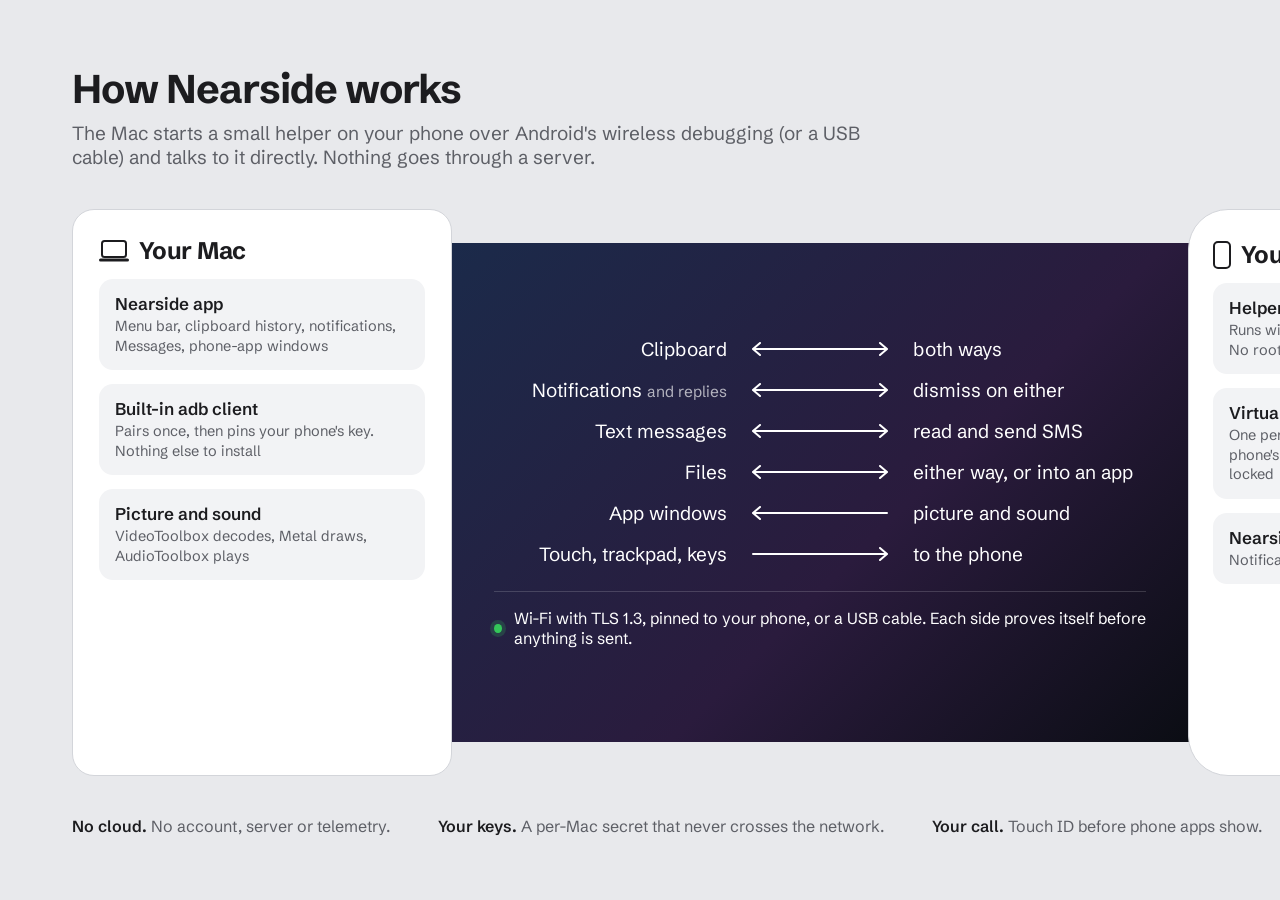
==== docs/assets/src/architecture.html @ 419ba170 "README, pictures and a website for going public - README: accurate to the app today (USB, Touch ID o" ====
<!doctype html>
<!--
  The "How it works" picture in the README. Rendered to PNG with a headless browser:
  "/Applications/Brave Browser.app/Contents/MacOS/Brave Browser" --headless=new --hide-scrollbars \
    --force-device-scale-factor=2 --virtual-time-budget=3000 --window-size=1600,900 \
    --screenshot=docs/images/architecture-light.png "file://$PWD/docs/assets/src/architecture.html"
  Add #dark to the URL for docs/images/architecture-dark.png.
-->
<html lang="en">
<head>
<meta charset="utf-8">
<title>Nearside architecture</title>
<link rel="preconnect" href="https://fonts.googleapis.com">
<link rel="preconnect" href="https://fonts.gstatic.com" crossorigin>
<link href="https://fonts.googleapis.com/css2?family=Schibsted+Grotesk:wght@400;500;600;700&display=swap" rel="stylesheet">
<style>
  :root {
    --desk: #E8E9EC; --ink: #1C1C1F; --soft: #5D5F66; --line: #C9CBD1;
    --device: #FFFFFF; --device-edge: #D3D5DA; --chip: #F2F3F5;
    --dusk: linear-gradient(135deg, #1B2A4A 0%, #2A1B3D 58%, #0B0D14 100%);
    --on-dusk: #FFFFFF; --on-dusk-soft: rgba(255,255,255,.66); --ok: #34C759;
  }
  :root.dark {
    --desk: #17171A; --ink: #F2F2F4; --soft: #9E9EA6; --line: #34343A;
    --device: #202024; --device-edge: #34343A; --chip: #2A2A2F;
  }
  * { box-sizing: border-box; margin: 0; }
  html, body { width: 1600px; height: 900px; background: var(--desk); }
  body { font-family: "Schibsted Grotesk", -apple-system, system-ui, sans-serif; color: var(--ink);
         padding: 64px 72px; display: grid; grid-template-rows: auto 1fr auto; gap: 40px; }

  header h1 { font-size: 40px; font-weight: 700; letter-spacing: -0.02em; }
  header p { margin-top: 8px; font-size: 19px; color: var(--soft); max-width: 70ch; }

  .row { display: grid; grid-template-columns: 380px 1fr 340px; align-items: stretch; }

  .device { background: var(--device); border: 1.5px solid var(--device-edge); padding: 26px 26px 22px;
            display: flex; flex-direction: column; gap: 14px; position: relative; z-index: 1; }
  .mac { border-radius: 22px; }
  .phone { border-radius: 40px; padding: 30px 24px; }
  .device h2 { font-size: 24px; font-weight: 700; letter-spacing: -0.01em; display: flex; align-items: center; gap: 10px; }
  .device h2 svg { flex: none; }
  .part { background: var(--chip); border-radius: 14px; padding: 14px 16px; }
  .part b { display: block; font-size: 17px; font-weight: 600; }
  .part span { display: block; margin-top: 3px; font-size: 14.5px; color: var(--soft); line-height: 1.35; }

  /* The space between: where everything travels, and nothing else. */
  .between { background: var(--dusk); margin: 34px -2px; padding: 26px 44px; color: var(--on-dusk);
             display: flex; flex-direction: column; justify-content: center; gap: 17px; }
  .lane { display: grid; grid-template-columns: minmax(0,1fr) 150px minmax(0,1fr); align-items: center; gap: 18px; font-size: 19px; }
  .lane .l { text-align: right; white-space: nowrap; } .lane .r { text-align: left; }
  .lane small { color: var(--on-dusk-soft); font-size: 15.5px; }
  .arrow { width: 150px; height: 14px; }
  .link { margin-top: 8px; padding-top: 16px; border-top: 1px solid rgba(255,255,255,.16);
          display: flex; justify-content: center; gap: 12px; align-items: center; font-size: 16px; }
  .link .dot { width: 9px; height: 9px; border-radius: 50%; background: var(--ok); box-shadow: 0 0 0 4px rgba(52,199,89,.2); }

  footer { display: flex; gap: 48px; font-size: 16px; color: var(--soft); }
  footer b { color: var(--ink); font-weight: 600; }
</style>
</head>
<body>
  <header>
    <h1>How Nearside works</h1>
    <p>The Mac starts a small helper on your phone over Android's wireless debugging (or a USB cable) and talks to it directly. Nothing goes through a server.</p>
  </header>

  <div class="row">
    <section class="device mac">
      <h2>
        <svg width="30" height="24" viewBox="0 0 30 24" aria-hidden="true"><rect x="3" y="2" width="24" height="16" rx="2.5" fill="none" stroke="currentColor" stroke-width="2"/><rect x="0" y="19.5" width="30" height="3" rx="1.5" fill="currentColor"/></svg>
        Your Mac
      </h2>
      <div class="part"><b>Nearside app</b><span>Menu bar, clipboard history, notifications, Messages, phone-app windows</span></div>
      <div class="part"><b>Built-in adb client</b><span>Pairs once, then pins your phone's key. Nothing else to install</span></div>
      <div class="part"><b>Picture and sound</b><span>VideoToolbox decodes, Metal draws, AudioToolbox plays</span></div>
    </section>

    <section class="between" aria-label="What travels between the devices">
      <div class="lane"><span class="l">Clipboard</span><svg class="arrow" viewBox="0 0 150 14"><path d="M8 7h134M8 7l7-6M8 7l7 6M142 7l-7-6M142 7l-7 6" stroke="#fff" stroke-width="2" fill="none" stroke-linecap="round"/></svg><span class="r">both ways</span></div>
      <div class="lane"><span class="l">Notifications <small>and replies</small></span><svg class="arrow" viewBox="0 0 150 14"><path d="M8 7h134M8 7l7-6M8 7l7 6M142 7l-7-6M142 7l-7 6" stroke="#fff" stroke-width="2" fill="none" stroke-linecap="round"/></svg><span class="r">dismiss on either</span></div>
      <div class="lane"><span class="l">Text messages</span><svg class="arrow" viewBox="0 0 150 14"><path d="M8 7h134M8 7l7-6M8 7l7 6M142 7l-7-6M142 7l-7 6" stroke="#fff" stroke-width="2" fill="none" stroke-linecap="round"/></svg><span class="r">read and send SMS</span></div>
      <div class="lane"><span class="l">Files</span><svg class="arrow" viewBox="0 0 150 14"><path d="M8 7h134M8 7l7-6M8 7l7 6M142 7l-7-6M142 7l-7 6" stroke="#fff" stroke-width="2" fill="none" stroke-linecap="round"/></svg><span class="r">either way, or into an app</span></div>
      <div class="lane"><span class="l">App windows</span><svg class="arrow" viewBox="0 0 150 14"><path d="M8 7h134M8 7l7-6M8 7l7 6" stroke="#fff" stroke-width="2" fill="none" stroke-linecap="round"/></svg><span class="r">picture and sound</span></div>
      <div class="lane"><span class="l">Touch, trackpad, keys</span><svg class="arrow" viewBox="0 0 150 14"><path d="M8 7h134M142 7l-7-6M142 7l-7 6" stroke="#fff" stroke-width="2" fill="none" stroke-linecap="round"/></svg><span class="r">to the phone</span></div>
      <div class="link"><span class="dot"></span>Wi-Fi with TLS 1.3, pinned to your phone, or a USB cable. Each side proves itself before anything is sent.</div>
    </section>

    <section class="device phone">
      <h2>
        <svg width="18" height="28" viewBox="0 0 18 28" aria-hidden="true"><rect x="1" y="1" width="16" height="26" rx="4" fill="none" stroke="currentColor" stroke-width="2"/></svg>
        Your phone
      </h2>
      <div class="part"><b>Helper</b><span>Runs with adb shell rights, like scrcpy. No root</span></div>
      <div class="part"><b>Virtual displays</b><span>One per window, encoded by the phone's hardware. Works while locked</span></div>
      <div class="part"><b>Nearside app</b><span>Notifications, SMS, Send to Mac</span></div>
    </section>
  </div>

  <footer>
    <span><b>No cloud.</b> No account, server or telemetry.</span>
    <span><b>Your keys.</b> A per-Mac secret that never crosses the network.</span>
    <span><b>Your call.</b> Touch ID before phone apps show.</span>
  </footer>

  <script>if (location.hash === "#dark") document.documentElement.classList.add("dark");</script>
</body>
</html>
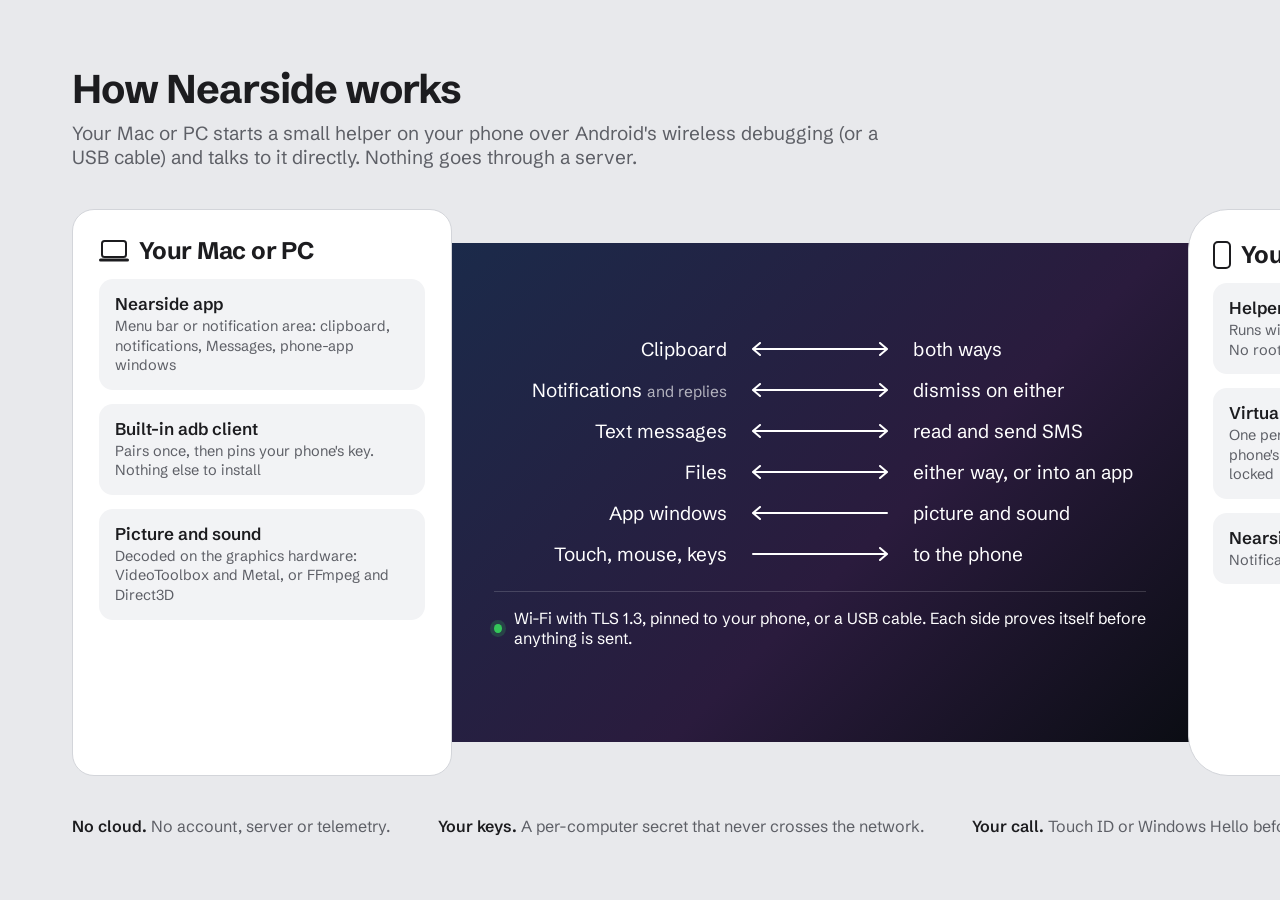
==== commit cda26e7c: "Version 0.3.0; the How it works picture for the Mac or PC" ====
--- a/docs/assets/src/architecture.html
+++ b/docs/assets/src/architecture.html
@@ -62,18 +62,18 @@
 <body>
   <header>
     <h1>How Nearside works</h1>
-    <p>The Mac starts a small helper on your phone over Android's wireless debugging (or a USB cable) and talks to it directly. Nothing goes through a server.</p>
+    <p>Your Mac or PC starts a small helper on your phone over Android's wireless debugging (or a USB cable) and talks to it directly. Nothing goes through a server.</p>
   </header>
 
   <div class="row">
     <section class="device mac">
       <h2>
         <svg width="30" height="24" viewBox="0 0 30 24" aria-hidden="true"><rect x="3" y="2" width="24" height="16" rx="2.5" fill="none" stroke="currentColor" stroke-width="2"/><rect x="0" y="19.5" width="30" height="3" rx="1.5" fill="currentColor"/></svg>
-        Your Mac
+        Your Mac or PC
       </h2>
-      <div class="part"><b>Nearside app</b><span>Menu bar, clipboard history, notifications, Messages, phone-app windows</span></div>
+      <div class="part"><b>Nearside app</b><span>Menu bar or notification area: clipboard, notifications, Messages, phone-app windows</span></div>
       <div class="part"><b>Built-in adb client</b><span>Pairs once, then pins your phone's key. Nothing else to install</span></div>
-      <div class="part"><b>Picture and sound</b><span>VideoToolbox decodes, Metal draws, AudioToolbox plays</span></div>
+      <div class="part"><b>Picture and sound</b><span>Decoded on the graphics hardware: VideoToolbox and Metal, or FFmpeg and Direct3D</span></div>
     </section>
 
     <section class="between" aria-label="What travels between the devices">
@@ -82,7 +82,7 @@
       <div class="lane"><span class="l">Text messages</span><svg class="arrow" viewBox="0 0 150 14"><path d="M8 7h134M8 7l7-6M8 7l7 6M142 7l-7-6M142 7l-7 6" stroke="#fff" stroke-width="2" fill="none" stroke-linecap="round"/></svg><span class="r">read and send SMS</span></div>
       <div class="lane"><span class="l">Files</span><svg class="arrow" viewBox="0 0 150 14"><path d="M8 7h134M8 7l7-6M8 7l7 6M142 7l-7-6M142 7l-7 6" stroke="#fff" stroke-width="2" fill="none" stroke-linecap="round"/></svg><span class="r">either way, or into an app</span></div>
       <div class="lane"><span class="l">App windows</span><svg class="arrow" viewBox="0 0 150 14"><path d="M8 7h134M8 7l7-6M8 7l7 6" stroke="#fff" stroke-width="2" fill="none" stroke-linecap="round"/></svg><span class="r">picture and sound</span></div>
-      <div class="lane"><span class="l">Touch, trackpad, keys</span><svg class="arrow" viewBox="0 0 150 14"><path d="M8 7h134M142 7l-7-6M142 7l-7 6" stroke="#fff" stroke-width="2" fill="none" stroke-linecap="round"/></svg><span class="r">to the phone</span></div>
+      <div class="lane"><span class="l">Touch, mouse, keys</span><svg class="arrow" viewBox="0 0 150 14"><path d="M8 7h134M142 7l-7-6M142 7l-7 6" stroke="#fff" stroke-width="2" fill="none" stroke-linecap="round"/></svg><span class="r">to the phone</span></div>
       <div class="link"><span class="dot"></span>Wi-Fi with TLS 1.3, pinned to your phone, or a USB cable. Each side proves itself before anything is sent.</div>
     </section>
 
@@ -93,14 +93,14 @@
       </h2>
       <div class="part"><b>Helper</b><span>Runs with adb shell rights, like scrcpy. No root</span></div>
       <div class="part"><b>Virtual displays</b><span>One per window, encoded by the phone's hardware. Works while locked</span></div>
-      <div class="part"><b>Nearside app</b><span>Notifications, SMS, Send to Mac</span></div>
+      <div class="part"><b>Nearside app</b><span>Notifications, SMS, Send to computer</span></div>
     </section>
   </div>
 
   <footer>
     <span><b>No cloud.</b> No account, server or telemetry.</span>
-    <span><b>Your keys.</b> A per-Mac secret that never crosses the network.</span>
-    <span><b>Your call.</b> Touch ID before phone apps show.</span>
+    <span><b>Your keys.</b> A per-computer secret that never crosses the network.</span>
+    <span><b>Your call.</b> Touch ID or Windows Hello before phone apps show.</span>
   </footer>
 
   <script>if (location.hash === "#dark") document.documentElement.classList.add("dark");</script>
